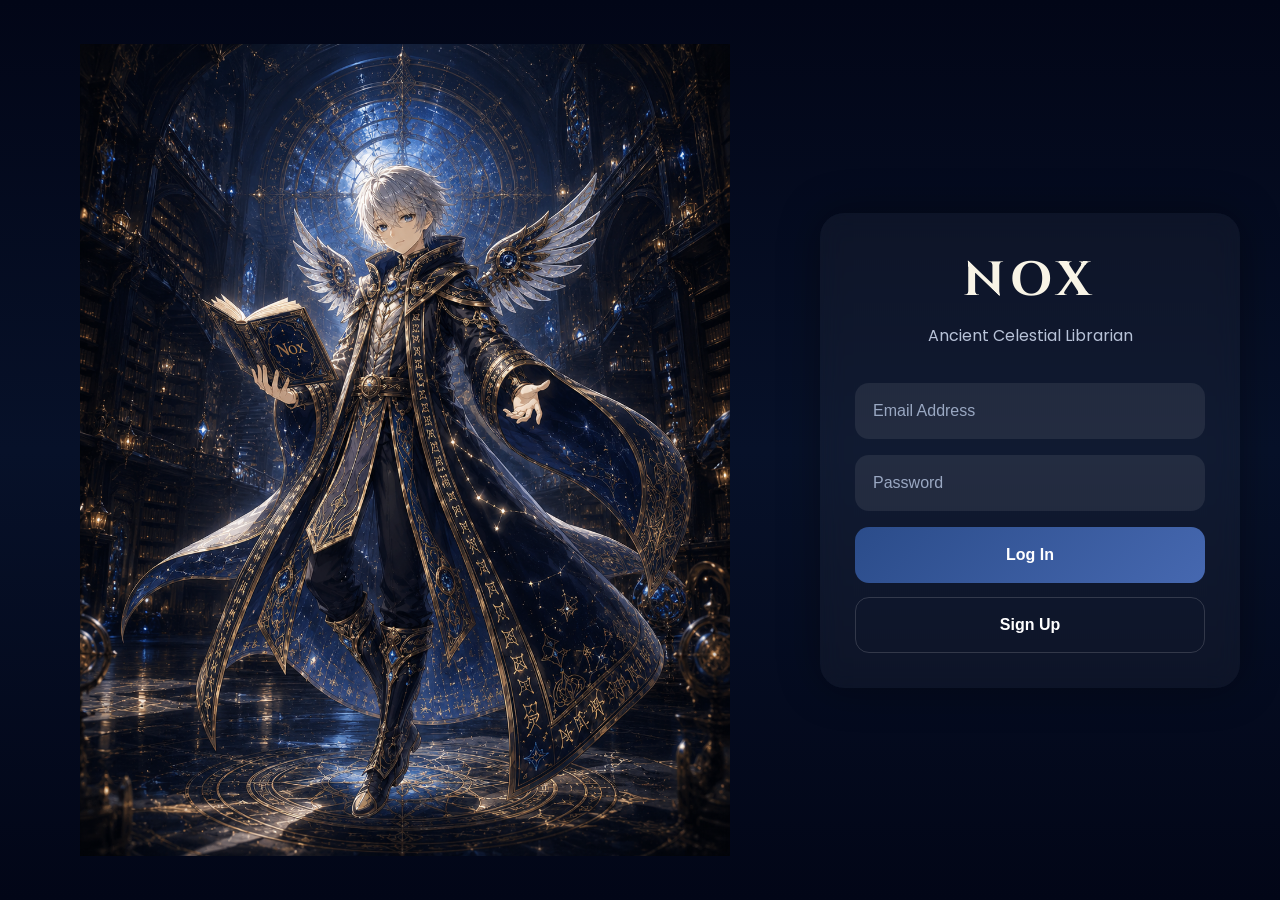
==== index.html @ ad99a488 "Rename Index.html to index.html" ====
<!DOCTYPE html>
<html lang="en">
<head>
<meta charset="UTF-8">
<meta name="viewport" content="width=device-width, initial-scale=1.0">

<title>Nox Login</title>

<link rel="stylesheet" href="style.css">

<link rel="preconnect" href="https://fonts.googleapis.com">
<link href="https://fonts.googleapis.com/css2?family=Cinzel:wght@400;600&family=Poppins:wght@300;400;500&display=swap" rel="stylesheet">

</head>
<body>

<div class="container">

    <div class="nox-section">

        <div class="stars"></div>

        <img src="image/Nox.png" class="nox-img">

    </div>

    <div class="login-section">

        <h1>NOX</h1>

        <p class="subtitle">
            Ancient Celestial Librarian
        </p>

        <form id="loginForm">

            <input
            type="email"
            placeholder="Email Address"
            required>

            <input
            type="password"
            placeholder="Password"
            required>

            <button type="submit">
                Log In
            </button>

        </form>

        <button
        class="signup-btn"
        onclick="goSignup()">

        Sign Up

        </button>

    </div>

</div>

<script src="script.js"></script>

</body>
</html>
---- style.css ----
*{
margin:0;
padding:0;
box-sizing:border-box;
}

body{

font-family:'Poppins',sans-serif;

min-height:100vh;

background:
linear-gradient(
180deg,
#020617,
#071129,
#020617
);

overflow:hidden;
}

.container{

width:100%;
min-height:100vh;

display:flex;
align-items:center;
justify-content:center;

padding:40px;
gap:50px;
}

/* LEFT SIDE */

.nox-section{

flex:1;

display:flex;
justify-content:center;
align-items:center;

position:relative;
}

.nox-img{

width:100%;
max-width:650px;

object-fit:contain;

animation:float 5s ease-in-out infinite;
}

/* RIGHT SIDE */

.login-section{

width:100%;
max-width:420px;

padding:35px;

background:
rgba(255,255,255,0.04);

backdrop-filter:blur(12px);

border-radius:24px;

box-shadow:
0 0 40px rgba(0,0,0,.35);
}

.login-section h1{

font-family:'Cinzel',serif;

font-size:3rem;

color:#f8f4e6;

letter-spacing:6px;

text-align:center;
}

.subtitle{

margin-top:10px;

text-align:center;

color:#b8c3d8;

margin-bottom:35px;
}

form{

display:flex;
flex-direction:column;

gap:16px;
}

input{

height:56px;

border:none;

outline:none;

padding:0 18px;

font-size:1rem;

color:white;

border-radius:14px;

background:
rgba(255,255,255,.08);
}

input::placeholder{
color:#9aa8c2;
}

button{

height:56px;

border:none;

cursor:pointer;

border-radius:14px;

font-size:1rem;

font-weight:600;

transition:.3s;

background:
linear-gradient(
135deg,
#2b4c8a,
#4668b0
);

color:white;
}

button:hover{

transform:translateY(-2px);
}

.signup-btn{

width:100%;

margin-top:14px;

background:
transparent;

border:1px solid
rgba(255,255,255,.15);
}

/* FLOATING */

@keyframes float{

0%{
transform:translateY(0px);
}

50%{
transform:translateY(-12px);
}

100%{
transform:translateY(0px);
}
}

/* PHONE */

@media(max-width:900px){

.container{

flex-direction:column;

padding:20px;

overflow-y:auto;
}

.nox-section{

flex:none;
}

.nox-img{

max-width:380px;
}

.login-section{

width:100%;
max-width:500px;
}
}
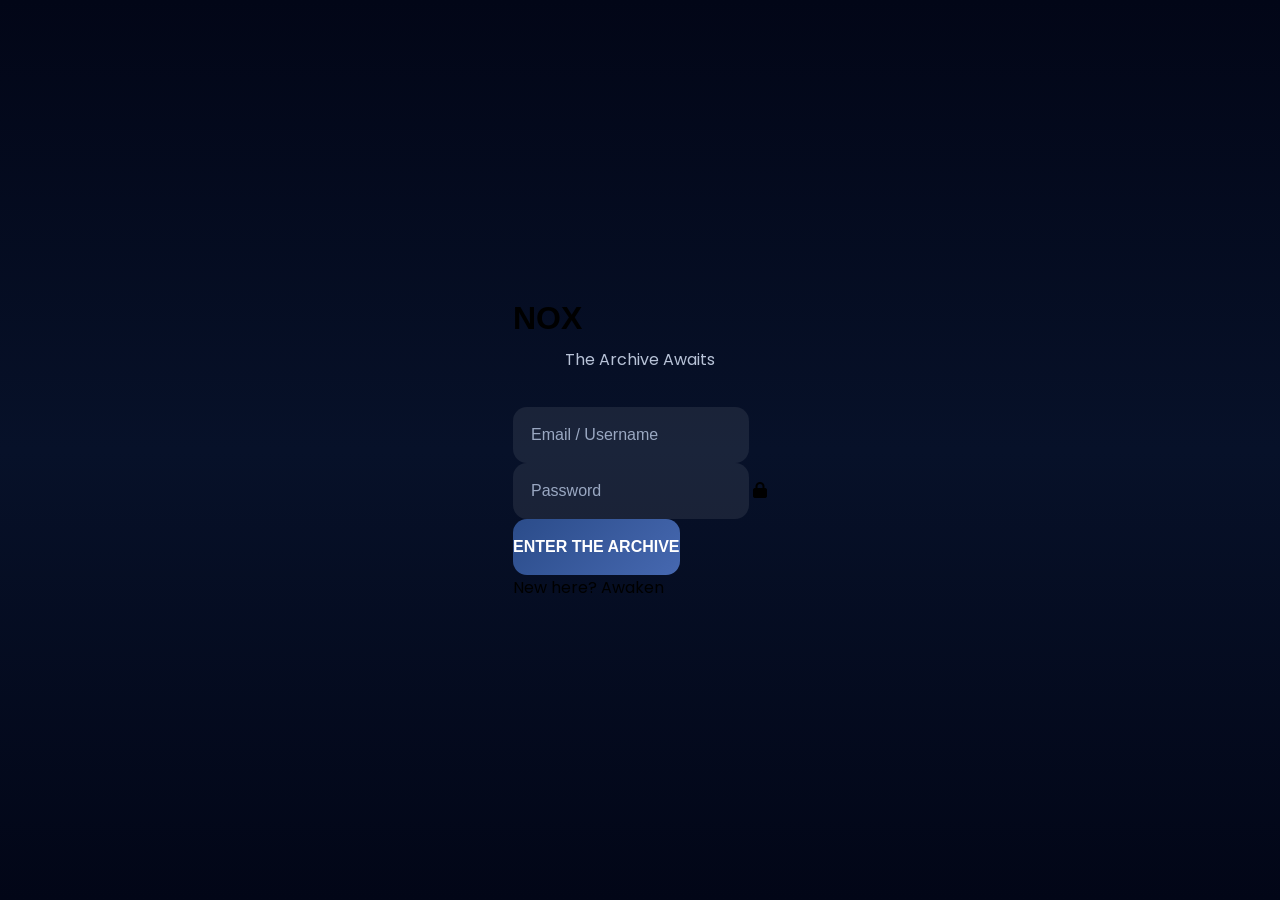
==== commit c9f64b6c: "Update index.html" ====
--- a/index.html
+++ b/index.html
@@ -3,66 +3,41 @@
 <head>
 <meta charset="UTF-8">
 <meta name="viewport" content="width=device-width, initial-scale=1.0">
-
-<title>Nox Login</title>
+<title>Nox - Login</title>
 
 <link rel="stylesheet" href="style.css">
+<link href="https://fonts.googleapis.com/css2?family=Cinzel:wght@400;600&family=Poppins:wght@300;400;500&display=swap" rel="stylesheet">
+<link rel="stylesheet" href="https://cdnjs.cloudflare.com/ajax/libs/font-awesome/6.5.2/css/all.min.css">
+</head>
 
-<link rel="preconnect" href="https://fonts.googleapis.com">
-<link href="https://fonts.googleapis.com/css2?family=Cinzel:wght@400;600&family=Poppins:wght@300;400;500&display=swap" rel="stylesheet">
+<body>
 
-</head>
-<body>
+<div class="bg"></div>
 
 <div class="container">
 
-    <div class="nox-section">
+  <div class="card">
 
-        <div class="stars"></div>
+    <h1 class="title">NOX</h1>
+    <p class="subtitle">The Archive Awaits</p>
 
-        <img src="image/Nox.png" class="nox-img">
-
+    <input id="loginEmail" type="text" placeholder="Email / Username">
+    
+    <div class="input-row">
+      <input id="loginPassword" type="password" placeholder="Password">
+      <i class="fa fa-lock"></i>
     </div>
 
-    <div class="login-section">
+    <button id="loginBtn">ENTER THE ARCHIVE</button>
 
-        <h1>NOX</h1>
+    <p class="link">
+      New here? <span id="goSignup">Awaken</span>
+    </p>
 
-        <p class="subtitle">
-            Ancient Celestial Librarian
-        </p>
-
-        <form id="loginForm">
-
-            <input
-            type="email"
-            placeholder="Email Address"
-            required>
-
-            <input
-            type="password"
-            placeholder="Password"
-            required>
-
-            <button type="submit">
-                Log In
-            </button>
-
-        </form>
-
-        <button
-        class="signup-btn"
-        onclick="goSignup()">
-
-        Sign Up
-
-        </button>
-
-    </div>
+  </div>
 
 </div>
 
 <script src="script.js"></script>
-
 </body>
 </html>
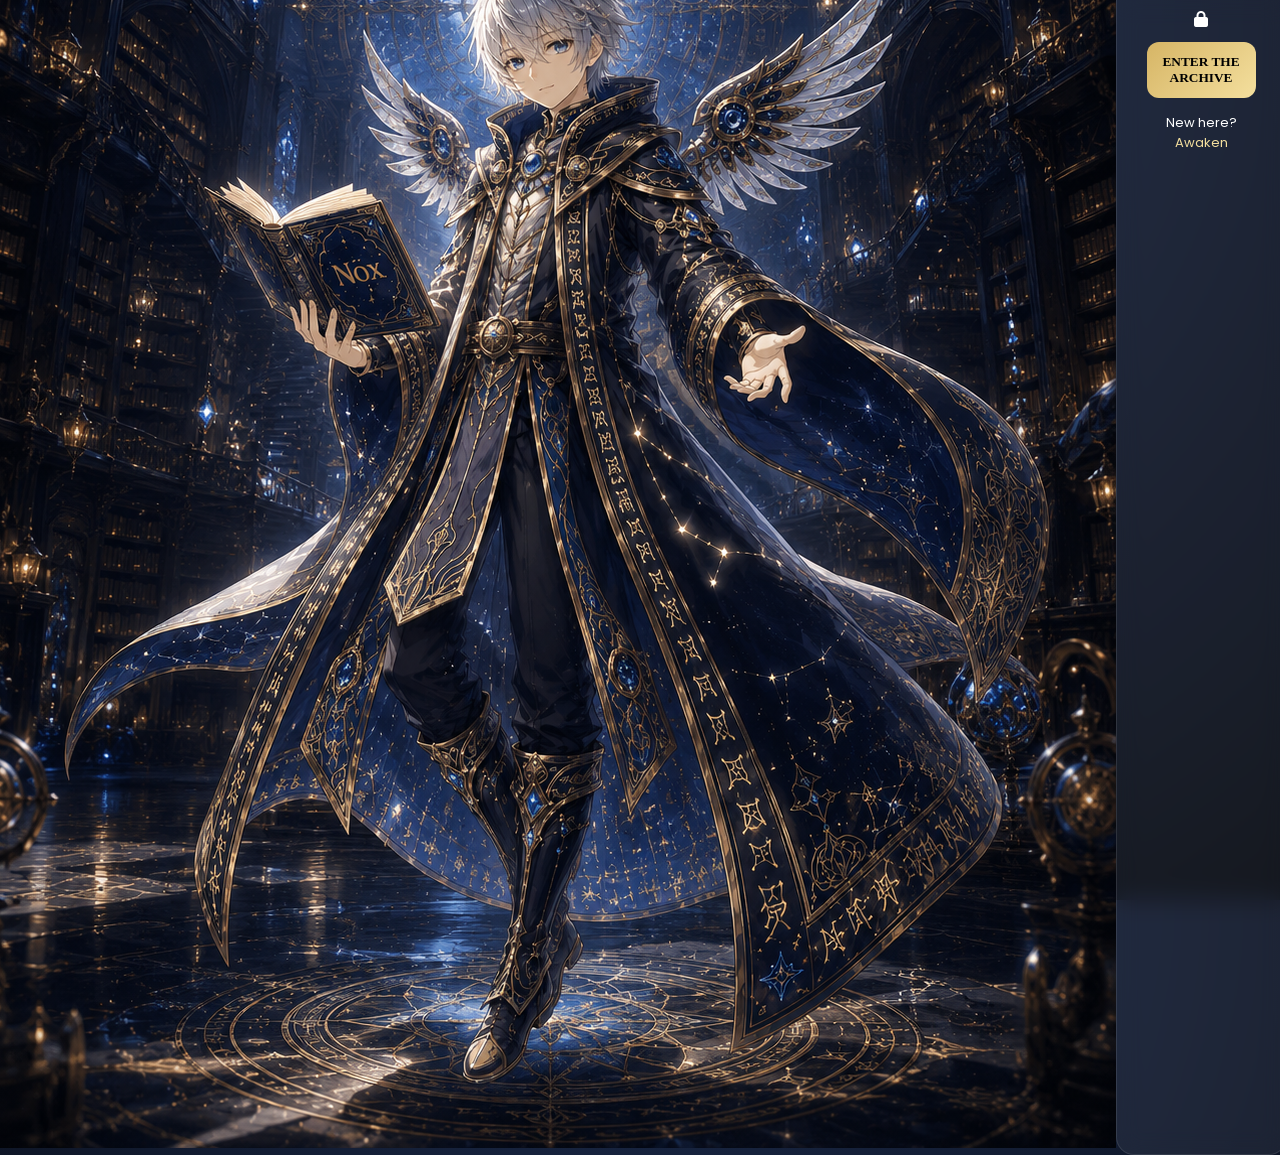
==== commit b283a098: "Update index.html" ====
--- a/index.html
+++ b/index.html
@@ -15,7 +15,9 @@
 <div class="bg"></div>
 
 <div class="container">
-
+<div class="nox-hero">
+  <img src="image/Nox.png" alt="Nox">
+</div>
   <div class="card">
 
     <h1 class="title">NOX</h1>
--- a/style.css
+++ b/style.css
@@ -2,224 +2,106 @@
 margin:0;
 padding:0;
 box-sizing:border-box;
+font-family:Poppins;
 }
 
 body{
-
-font-family:'Poppins',sans-serif;
-
-min-height:100vh;
-
-background:
-linear-gradient(
-180deg,
-#020617,
-#071129,
-#020617
-);
-
-overflow:hidden;
-}
-
-.container{
-
-width:100%;
-min-height:100vh;
-
-display:flex;
-align-items:center;
-justify-content:center;
-
-padding:40px;
-gap:50px;
-}
-
-/* LEFT SIDE */
-
-.nox-section{
-
-flex:1;
-
+height:100vh;
 display:flex;
 justify-content:center;
 align-items:center;
-
-position:relative;
+background:radial-gradient(circle at top,#1b2a4a,#070a12);
+overflow:hidden;
+color:white;
 }
 
-.nox-img{
-
+/* LOGIN CARD */
+.container{
 width:100%;
-max-width:650px;
-
-object-fit:contain;
-
-animation:float 5s ease-in-out infinite;
+display:flex;
+justify-content:center;
 }
 
-/* RIGHT SIDE */
-
-.login-section{
-
-width:100%;
-max-width:420px;
-
-padding:35px;
-
-background:
-rgba(255,255,255,0.04);
-
+.card{
+width:320px;
+padding:30px;
+border-radius:18px;
+background:rgba(255,255,255,0.06);
 backdrop-filter:blur(12px);
-
-border-radius:24px;
-
-box-shadow:
-0 0 40px rgba(0,0,0,.35);
+text-align:center;
+border:1px solid rgba(255,255,255,0.1);
 }
 
-.login-section h1{
-
-font-family:'Cinzel',serif;
-
-font-size:3rem;
-
-color:#f8f4e6;
-
-letter-spacing:6px;
-
-text-align:center;
+.title{
+font-family:Cinzel;
+letter-spacing:4px;
+font-size:40px;
 }
 
 .subtitle{
-
-margin-top:10px;
-
-text-align:center;
-
-color:#b8c3d8;
-
-margin-bottom:35px;
-}
-
-form{
-
-display:flex;
-flex-direction:column;
-
-gap:16px;
+font-size:12px;
+opacity:0.7;
+margin-bottom:20px;
 }
 
 input{
-
-height:56px;
-
+width:100%;
+padding:12px;
+margin:8px 0;
+border-radius:10px;
 border:none;
-
 outline:none;
-
-padding:0 18px;
-
-font-size:1rem;
-
+background:rgba(255,255,255,0.08);
 color:white;
-
-border-radius:14px;
-
-background:
-rgba(255,255,255,.08);
-}
-
-input::placeholder{
-color:#9aa8c2;
 }
 
 button{
-
-height:56px;
-
+width:100%;
+padding:12px;
+margin-top:10px;
 border:none;
-
+border-radius:12px;
 cursor:pointer;
-
-border-radius:14px;
-
-font-size:1rem;
-
+background:linear-gradient(135deg,#d6b565,#f4df9e);
 font-weight:600;
-
-transition:.3s;
-
-background:
-linear-gradient(
-135deg,
-#2b4c8a,
-#4668b0
-);
-
-color:white;
 }
 
-button:hover{
-
-transform:translateY(-2px);
+.link{
+margin-top:15px;
+font-size:13px;
 }
 
-.signup-btn{
-
-width:100%;
-
-margin-top:14px;
-
-background:
-transparent;
-
-border:1px solid
-rgba(255,255,255,.15);
+.link span{
+color:#f4df9e;
+cursor:pointer;
 }
 
-/* FLOATING */
-
-@keyframes float{
-
-0%{
-transform:translateY(0px);
+/* HOME ANIMATION */
+.home-body{
+background:black;
 }
 
-50%{
-transform:translateY(-12px);
+.empire-overlay{
+position:absolute;
+inset:0;
+background:radial-gradient(circle,#ffffff22,#000000);
+opacity:0;
+animation:fadeIn 2s forwards;
 }
 
-100%{
-transform:translateY(0px);
-}
+.home-container{
+position:relative;
+text-align:center;
+opacity:0;
+transform:scale(0.9);
+animation:enterEmpire 2.5s forwards;
 }
 
-/* PHONE */
-
-@media(max-width:900px){
-
-.container{
-
-flex-direction:column;
-
-padding:20px;
-
-overflow-y:auto;
+@keyframes fadeIn{
+to{opacity:1;}
 }
 
-.nox-section{
-
-flex:none;
+@keyframes enterEmpire{
+0%{opacity:0; transform:scale(0.7);}
+100%{opacity:1; transform:scale(1);}
 }
-
-.nox-img{
-
-max-width:380px;
-}
-
-.login-section{
-
-width:100%;
-max-width:500px;
-}
-}
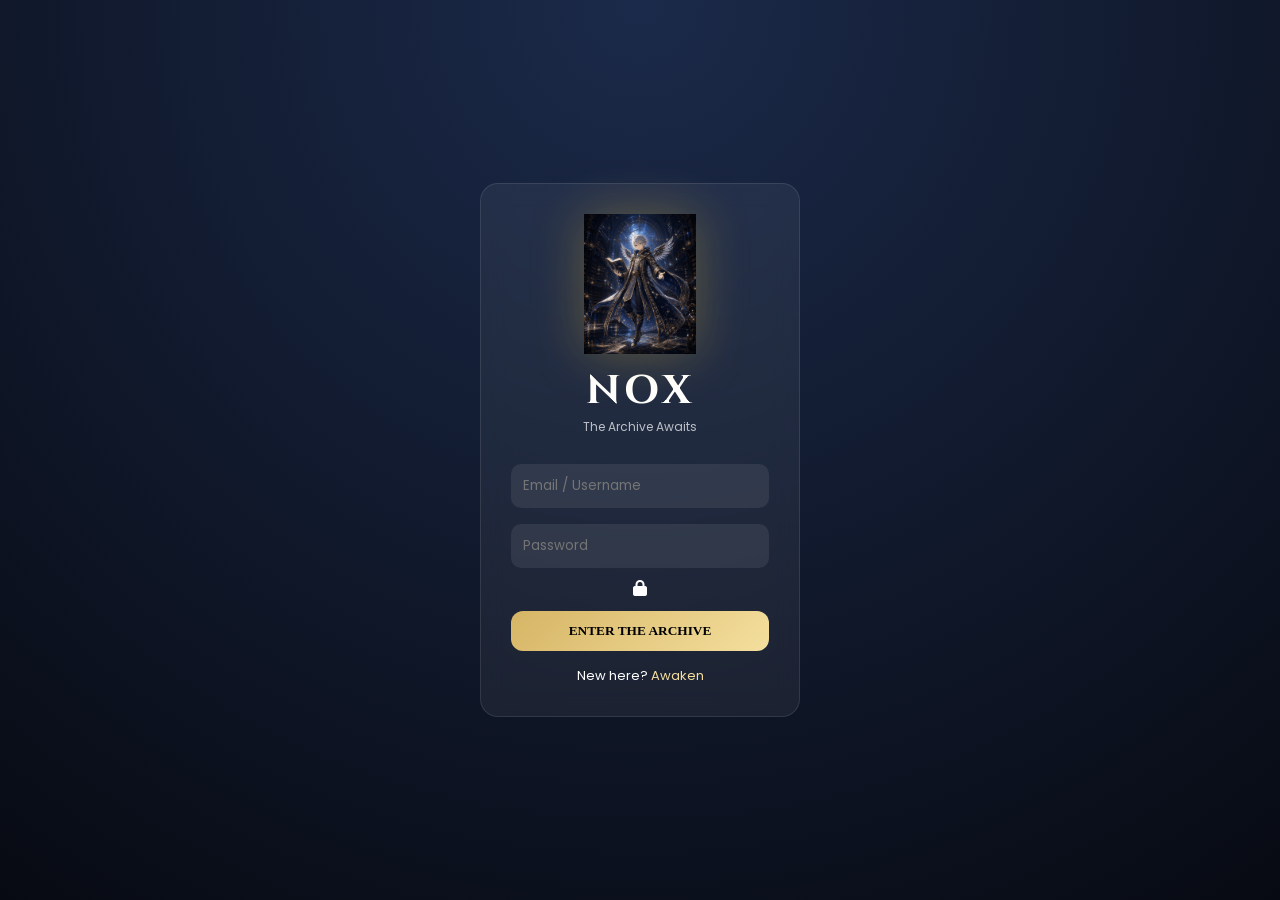
==== commit c52d601e: "Update index.html" ====
--- a/index.html
+++ b/index.html
@@ -12,25 +12,38 @@
 
 <body>
 
-<div class="bg"></div>
+<div class="background"></div>
+
+<!-- CONSTELLATION -->
+<div class="star-field">
+  <div class="star"></div>
+  <div class="star"></div>
+  <div class="star"></div>
+  <div class="star"></div>
+  <div class="star"></div>
+  <div class="star"></div>
+</div>
 
 <div class="container">
-<div class="nox-hero">
-  <img src="image/Nox.png" alt="Nox">
-</div>
+
   <div class="card">
+
+    <!-- NOX HERO -->
+    <div class="nox-hero">
+      <img src="image/Nox.png" alt="Nox">
+    </div>
 
     <h1 class="title">NOX</h1>
     <p class="subtitle">The Archive Awaits</p>
 
-    <input id="loginEmail" type="text" placeholder="Email / Username">
-    
+    <input type="text" id="email" placeholder="Email / Username">
+
     <div class="input-row">
-      <input id="loginPassword" type="password" placeholder="Password">
+      <input type="password" id="password" placeholder="Password">
       <i class="fa fa-lock"></i>
     </div>
 
-    <button id="loginBtn">ENTER THE ARCHIVE</button>
+    <button id="enterBtn">ENTER THE ARCHIVE</button>
 
     <p class="link">
       New here? <span id="goSignup">Awaken</span>
--- a/style.css
+++ b/style.css
@@ -105,3 +105,42 @@
 0%{opacity:0; transform:scale(0.7);}
 100%{opacity:1; transform:scale(1);}
 }
+.nox-hero{
+width:140px;
+height:140px;
+margin:0 auto 10px auto;
+position:relative;
+animation:floatNox 4s ease-in-out infinite;
+}
+
+.nox-hero img{
+width:100%;
+height:100%;
+object-fit:contain;
+filter:drop-shadow(0 0 25px rgba(212,175,55,0.35));
+}
+
+@keyframes floatNox{
+0%{transform:translateY(0px);}
+50%{transform:translateY(-10px);}
+100%{transform:translateY(0px);}
+}
+.home-nox{
+position:absolute;
+top:20%;
+left:50%;
+transform:translateX(-50%);
+width:180px;
+opacity:0;
+animation:noxReveal 2.5s forwards;
+}
+
+.home-nox img{
+width:100%;
+filter:drop-shadow(0 0 40px gold);
+}
+
+@keyframes noxReveal{
+0%{opacity:0; transform:translate(-50%,-20px) scale(0.8);}
+100%{opacity:1; transform:translate(-50%,0px) scale(1);}
+}
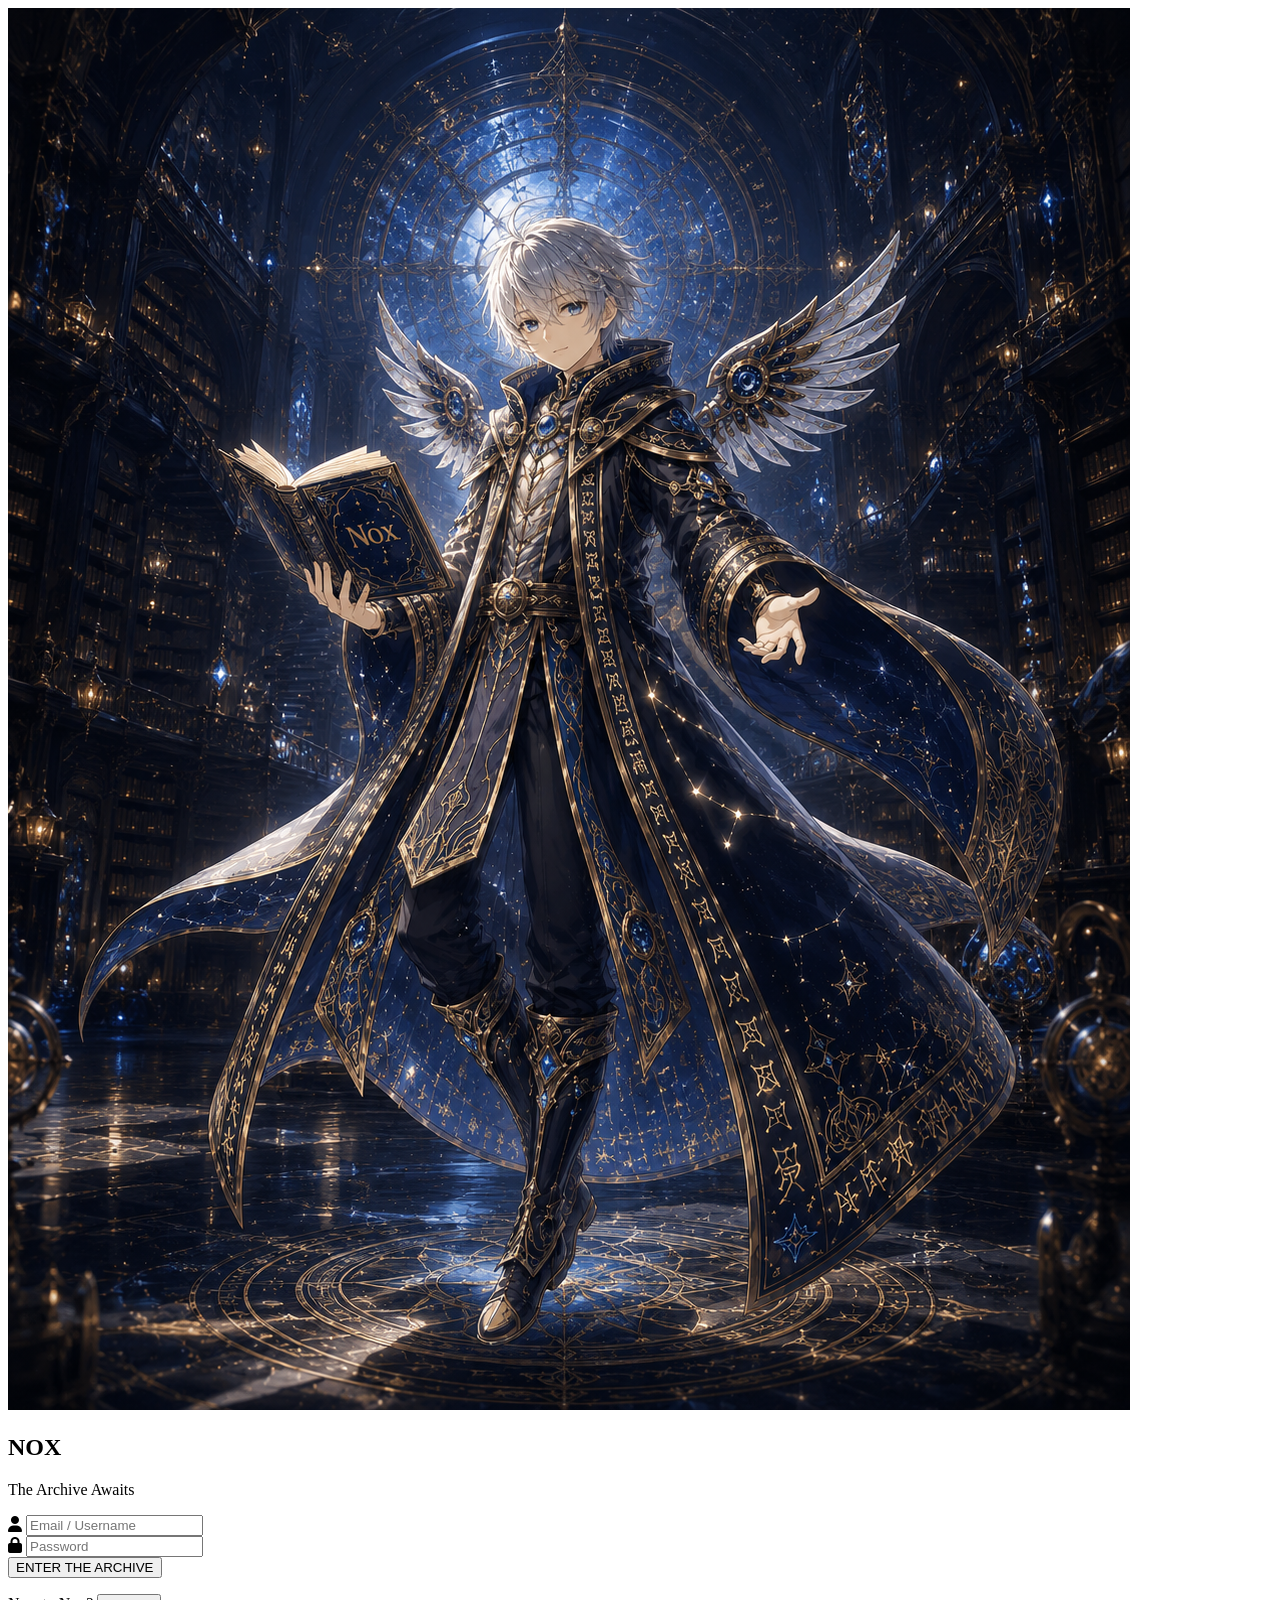
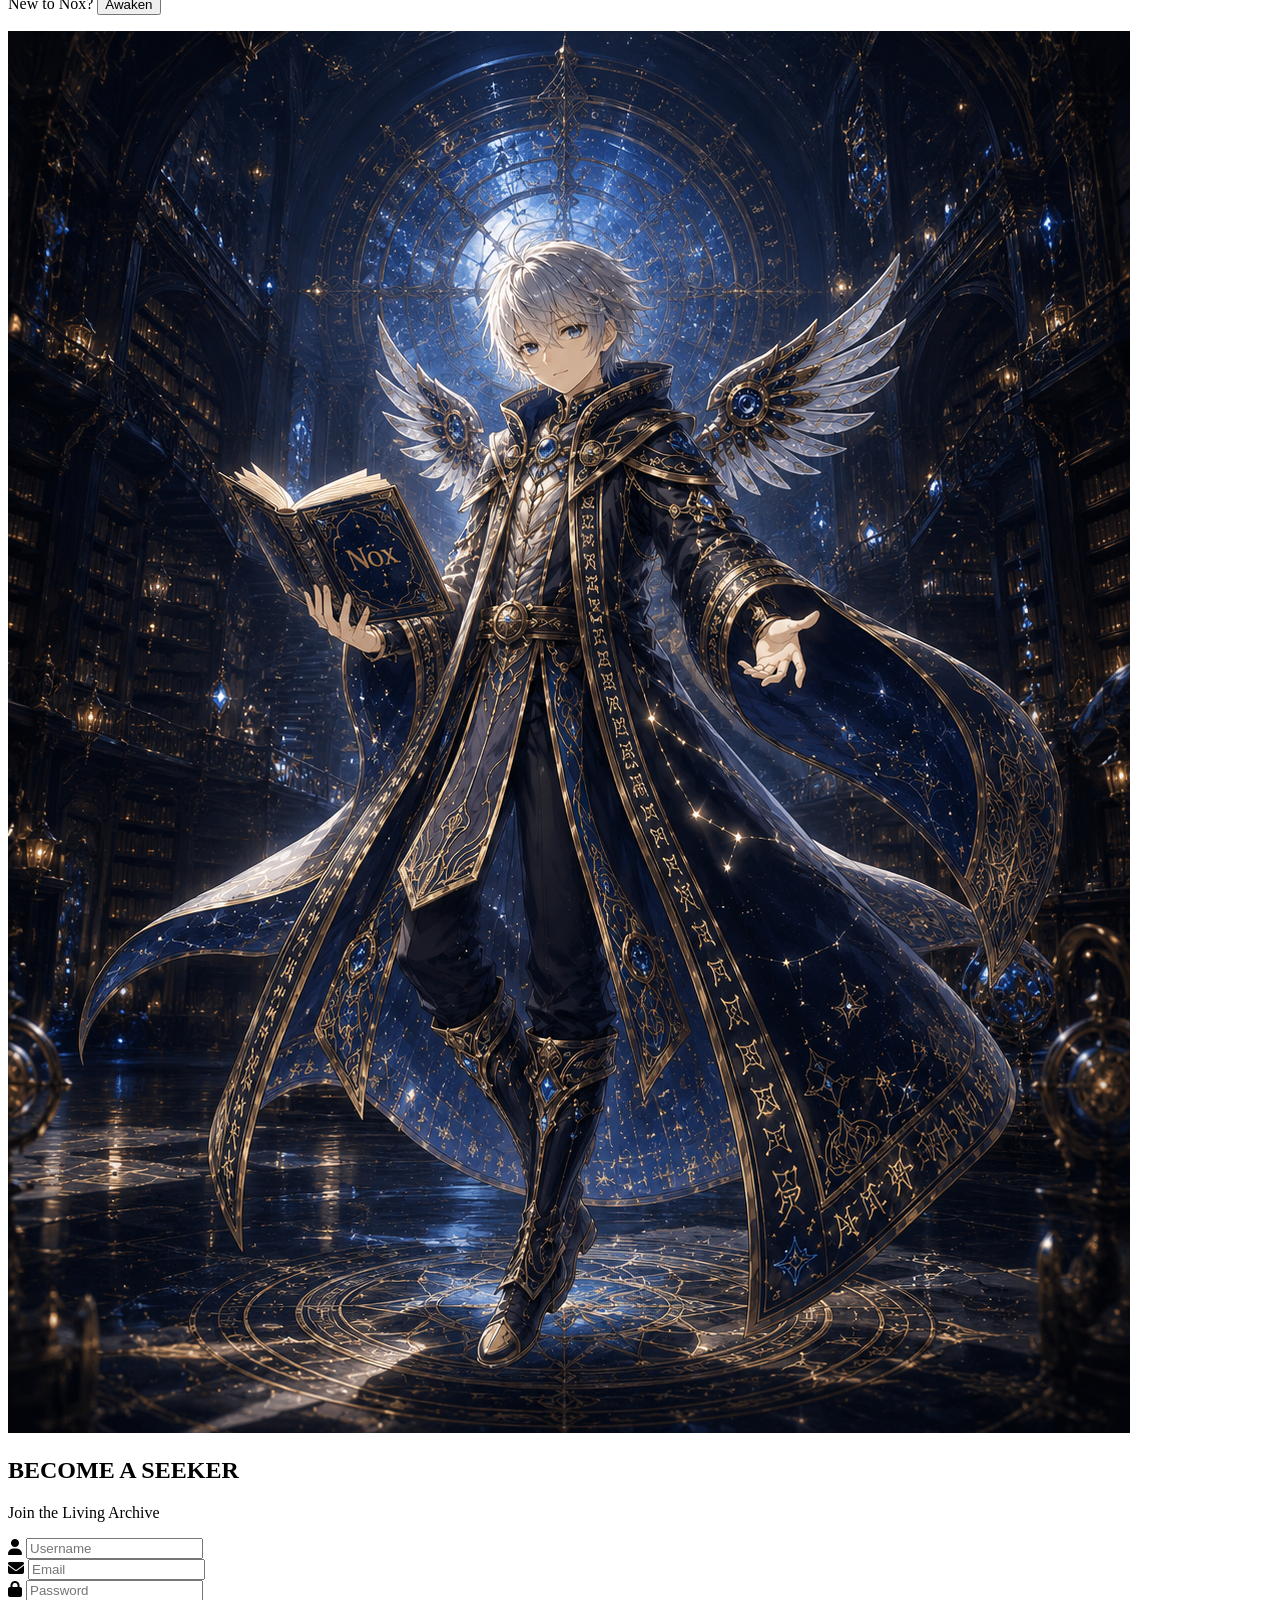
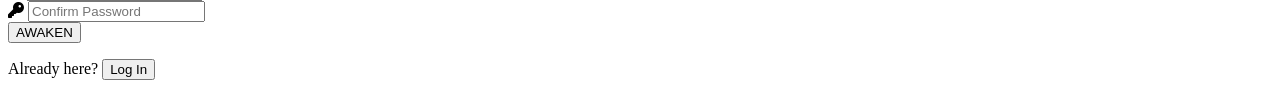
==== commit d364741b: "Create index.html" ====
--- a/index.html
+++ b/index.html
@@ -3,53 +3,96 @@
 <head>
 <meta charset="UTF-8">
 <meta name="viewport" content="width=device-width, initial-scale=1.0">
-<title>Nox - Login</title>
+
+<title>Nox - Keeper of Knowledge</title>
 
 <link rel="stylesheet" href="style.css">
-<link href="https://fonts.googleapis.com/css2?family=Cinzel:wght@400;600&family=Poppins:wght@300;400;500&display=swap" rel="stylesheet">
+
+<link href="https://fonts.googleapis.com/css2?family=Cinzel:wght@400;600&family=Poppins:wght@300;400;500;600&display=swap" rel="stylesheet">
+
 <link rel="stylesheet" href="https://cdnjs.cloudflare.com/ajax/libs/font-awesome/6.5.2/css/all.min.css">
 </head>
 
 <body>
 
-<div class="background"></div>
+<div class="background-layer"></div>
+<div class="star-field"></div>
 
-<!-- CONSTELLATION -->
-<div class="star-field">
-  <div class="star"></div>
-  <div class="star"></div>
-  <div class="star"></div>
-  <div class="star"></div>
-  <div class="star"></div>
-  <div class="star"></div>
-</div>
+<div class="app">
 
-<div class="container">
+<!-- LOGIN -->
+<section class="page active" id="loginPage">
 
-  <div class="card">
+  <div class="image-wrap">
+    <img src="image/Nox.png" class="nox">
+  </div>
 
-    <!-- NOX HERO -->
-    <div class="nox-hero">
-      <img src="image/Nox.png" alt="Nox">
-    </div>
+  <div class="panel">
 
     <h1 class="title">NOX</h1>
     <p class="subtitle">The Archive Awaits</p>
 
-    <input type="text" id="email" placeholder="Email / Username">
-
-    <div class="input-row">
-      <input type="password" id="password" placeholder="Password">
-      <i class="fa fa-lock"></i>
+    <div class="input">
+      <i class="fa fa-user"></i>
+      <input id="loginEmail" placeholder="Email / Username">
     </div>
 
-    <button id="enterBtn">ENTER THE ARCHIVE</button>
+    <div class="input">
+      <i class="fa fa-lock"></i>
+      <input id="loginPass" type="password" placeholder="Password">
+    </div>
 
-    <p class="link">
-      New here? <span id="goSignup">Awaken</span>
+    <button class="btn" id="loginBtn">ENTER THE ARCHIVE</button>
+
+    <p class="switch">
+      New to Nox?
+      <button id="toSignup">Awaken</button>
     </p>
 
   </div>
+</section>
+
+<!-- SIGNUP -->
+<section class="page" id="signupPage">
+
+  <div class="image-wrap">
+    <img src="image/Nox.png" class="nox">
+  </div>
+
+  <div class="panel">
+
+    <h1 class="title">BECOME A SEEKER</h1>
+    <p class="subtitle">Join the Living Archive</p>
+
+    <div class="input">
+      <i class="fa fa-user"></i>
+      <input id="suName" placeholder="Username">
+    </div>
+
+    <div class="input">
+      <i class="fa fa-envelope"></i>
+      <input id="suEmail" placeholder="Email">
+    </div>
+
+    <div class="input">
+      <i class="fa fa-lock"></i>
+      <input id="suPass" type="password" placeholder="Password">
+    </div>
+
+    <div class="input">
+      <i class="fa fa-key"></i>
+      <input id="suConfirm" type="password" placeholder="Confirm Password">
+    </div>
+
+    <button class="btn" id="signupBtn">AWAKEN</button>
+
+    <p class="switch">
+      Already here?
+      <button id="toLogin">Log In</button>
+    </p>
+
+  </div>
+</section>
 
 </div>
 
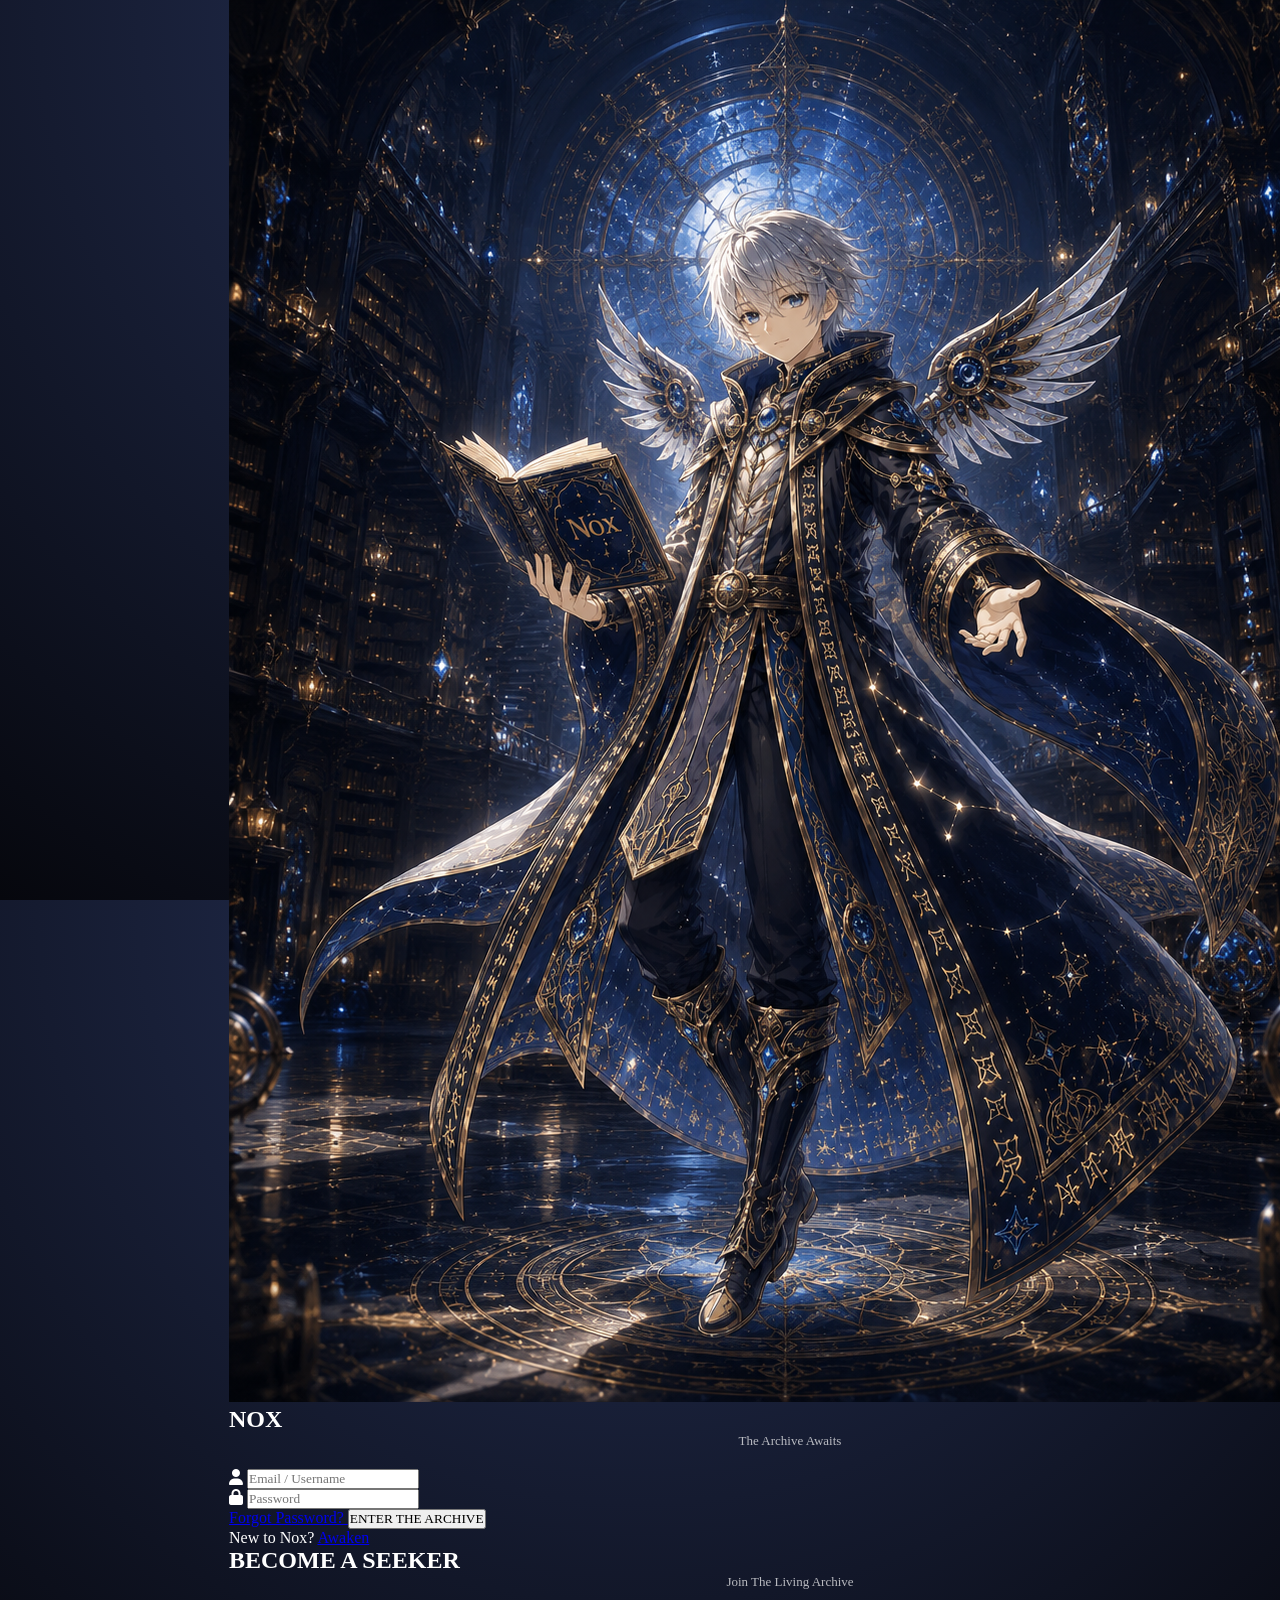
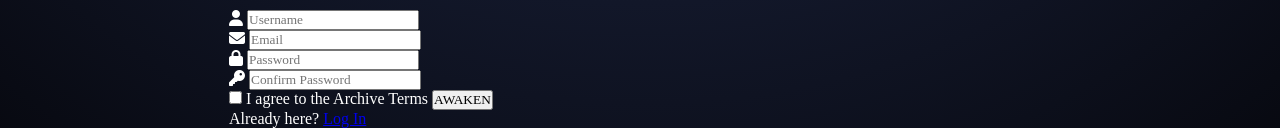
==== commit 519df056: "Create index.html" ====
--- a/index.html
+++ b/index.html
@@ -4,98 +4,199 @@
 <meta charset="UTF-8">
 <meta name="viewport" content="width=device-width, initial-scale=1.0">
 
-<title>Nox - Keeper of Knowledge</title>
+<title>NOX - Keeper of Knowledge</title>
+
+<link rel="preconnect" href="https://fonts.googleapis.com">
+<link rel="preconnect" href="https://fonts.gstatic.com" crossorigin>
+
+<link href="https://fonts.googleapis.com/css2?family=Cinzel:wght@400;600;700&family=Inter:wght@300;400;500;600&display=swap" rel="stylesheet">
+
+<link rel="stylesheet"
+href="https://cdnjs.cloudflare.com/ajax/libs/font-awesome/6.5.2/css/all.min.css">
 
 <link rel="stylesheet" href="style.css">
-
-<link href="https://fonts.googleapis.com/css2?family=Cinzel:wght@400;600&family=Poppins:wght@300;400;500;600&display=swap" rel="stylesheet">
-
-<link rel="stylesheet" href="https://cdnjs.cloudflare.com/ajax/libs/font-awesome/6.5.2/css/all.min.css">
 </head>
 
 <body>
 
-<div class="background-layer"></div>
-<div class="star-field"></div>
-
-<div class="app">
+<div class="background">
+
+<div class="stars"></div>
+<div class="stars stars2"></div>
+<div class="stars stars3"></div>
+
+<div class="particles"></div>
+
+<canvas id="constellationCanvas"></canvas>
+
+</div>
+
+<div class="portal-overlay"></div>
+
+<main class="app">
+
+<section class="hero">
+
+<div class="character-glow"></div>
+
+<img
+src="image/Nox.png"
+alt="Nox"
+class="nox-character">
+
+</section>
+
+<section class="auth-area">
 
 <!-- LOGIN -->
-<section class="page active" id="loginPage">
-
-  <div class="image-wrap">
-    <img src="image/Nox.png" class="nox">
-  </div>
-
-  <div class="panel">
-
-    <h1 class="title">NOX</h1>
-    <p class="subtitle">The Archive Awaits</p>
-
-    <div class="input">
-      <i class="fa fa-user"></i>
-      <input id="loginEmail" placeholder="Email / Username">
-    </div>
-
-    <div class="input">
-      <i class="fa fa-lock"></i>
-      <input id="loginPass" type="password" placeholder="Password">
-    </div>
-
-    <button class="btn" id="loginBtn">ENTER THE ARCHIVE</button>
-
-    <p class="switch">
-      New to Nox?
-      <button id="toSignup">Awaken</button>
-    </p>
-
-  </div>
+
+<div class="auth-page active" id="loginPage">
+
+<h1>NOX</h1>
+
+<p class="subtitle">
+The Archive Awaits
+</p>
+
+<form id="loginForm">
+
+<div class="input-group">
+<i class="fa-solid fa-user"></i>
+
+<input
+type="text"
+id="loginUser"
+placeholder="Email / Username"
+required>
+</div>
+
+<div class="input-group">
+<i class="fa-solid fa-lock"></i>
+
+<input
+type="password"
+id="loginPassword"
+placeholder="Password"
+required>
+</div>
+
+<a href="#" class="text-link">
+Forgot Password?
+</a>
+
+<button
+type="submit"
+class="archive-btn">
+
+ENTER THE ARCHIVE
+
+</button>
+
+<p class="switch-text">
+
+New to Nox?
+
+<a href="#"
+id="showSignup">
+
+Awaken
+
+</a>
+
+</p>
+
+</form>
+
+</div>
+
+<!-- SIGNUP -->
+
+<div class="auth-page" id="signupPage">
+
+<h1>BECOME A SEEKER</h1>
+
+<p class="subtitle">
+Join The Living Archive
+</p>
+
+<form id="signupForm">
+
+<div class="input-group">
+<i class="fa-solid fa-user"></i>
+
+<input
+type="text"
+placeholder="Username"
+required>
+</div>
+
+<div class="input-group">
+<i class="fa-solid fa-envelope"></i>
+
+<input
+type="email"
+placeholder="Email"
+required>
+</div>
+
+<div class="input-group">
+<i class="fa-solid fa-lock"></i>
+
+<input
+type="password"
+placeholder="Password"
+required>
+</div>
+
+<div class="input-group">
+<i class="fa-solid fa-key"></i>
+
+<input
+type="password"
+placeholder="Confirm Password"
+required>
+</div>
+
+<label class="checkbox-row">
+
+<input type="checkbox" required>
+
+<span>
+I agree to the Archive Terms
+</span>
+
+</label>
+
+<button
+type="submit"
+class="archive-btn">
+
+AWAKEN
+
+</button>
+
+<p class="switch-text">
+
+Already here?
+
+<a href="#"
+id="showLogin">
+
+Log In
+
+</a>
+
+</p>
+
+</form>
+
+</div>
+
 </section>
 
-<!-- SIGNUP -->
-<section class="page" id="signupPage">
-
-  <div class="image-wrap">
-    <img src="image/Nox.png" class="nox">
-  </div>
-
-  <div class="panel">
-
-    <h1 class="title">BECOME A SEEKER</h1>
-    <p class="subtitle">Join the Living Archive</p>
-
-    <div class="input">
-      <i class="fa fa-user"></i>
-      <input id="suName" placeholder="Username">
-    </div>
-
-    <div class="input">
-      <i class="fa fa-envelope"></i>
-      <input id="suEmail" placeholder="Email">
-    </div>
-
-    <div class="input">
-      <i class="fa fa-lock"></i>
-      <input id="suPass" type="password" placeholder="Password">
-    </div>
-
-    <div class="input">
-      <i class="fa fa-key"></i>
-      <input id="suConfirm" type="password" placeholder="Confirm Password">
-    </div>
-
-    <button class="btn" id="signupBtn">AWAKEN</button>
-
-    <p class="switch">
-      Already here?
-      <button id="toLogin">Log In</button>
-    </p>
-
-  </div>
-</section>
-
-</div>
+</main>
 
 <script src="script.js"></script>
+
 </body>
 </html>
--- a/style.css
+++ b/style.css
@@ -0,0 +1,171 @@
+*{
+margin:0;
+padding:0;
+box-sizing:border-box;
+font-family:Poppins;
+}
+
+body{
+height:100vh;
+overflow:hidden;
+display:flex;
+justify-content:center;
+align-items:center;
+color:white;
+
+background: radial-gradient(circle at top,#27335a,#06070d);
+}
+
+/* BACKGROUND */
+.background-layer{
+position:absolute;
+inset:0;
+background: linear-gradient(to bottom,rgba(255,255,255,.03),rgba(0,0,0,.3));
+}
+
+/* STAR FIELD */
+.star-field::before{
+content:"";
+position:absolute;
+width:200%;
+height:200%;
+background-image: radial-gradient(white 1px,transparent 1px);
+background-size:50px 50px;
+opacity:.25;
+animation: drift 80s linear infinite;
+}
+
+@keyframes drift{
+from{transform:translateY(0)}
+to{transform:translateY(-400px)}
+}
+
+/* APP */
+.app{
+position:relative;
+width:100%;
+height:100%;
+}
+
+/* PAGE SYSTEM (IMPORTANT FIX) */
+.page{
+position:absolute;
+inset:0;
+display:flex;
+justify-content:center;
+align-items:center;
+
+opacity:0;
+pointer-events:none;
+transition:.5s ease;
+transform:scale(1.05);
+}
+
+.page.active{
+opacity:1;
+pointer-events:auto;
+transform:scale(1);
+}
+
+/* IMAGE */
+.image-wrap{
+position:absolute;
+top:0;
+width:100%;
+display:flex;
+justify-content:center;
+}
+
+.nox{
+width:110%;
+max-width:500px;
+filter: drop-shadow(0 0 30px rgba(212,175,55,.2));
+opacity:.95;
+}
+
+/* PANEL */
+.panel{
+position:absolute;
+bottom:0;
+width:100%;
+padding:30px;
+background:linear-gradient(to top,#06070d,transparent 70%);
+}
+
+/* TEXT */
+.title{
+font-family:Cinzel;
+font-size:48px;
+text-align:center;
+letter-spacing:4px;
+}
+
+.subtitle{
+text-align:center;
+opacity:.7;
+margin-bottom:20px;
+font-size:13px;
+}
+
+/* INPUT */
+.input{
+display:flex;
+align-items:center;
+gap:10px;
+
+background:rgba(255,255,255,.06);
+border:1px solid rgba(255,255,255,.1);
+padding:14px;
+border-radius:14px;
+margin-bottom:14px;
+transition:.3s;
+}
+
+.input:hover{
+border-color:rgba(212,175,55,.4);
+}
+
+.input i{
+color:#d4af37;
+}
+
+.input input{
+flex:1;
+background:none;
+border:none;
+outline:none;
+color:white;
+}
+
+/* BUTTON */
+.btn{
+width:100%;
+padding:14px;
+border:none;
+border-radius:14px;
+background:linear-gradient(135deg,#d4af37,#f5e6a6);
+font-weight:600;
+cursor:pointer;
+transition:.3s;
+}
+
+.btn:hover{
+transform:translateY(-2px);
+box-shadow:0 10px 30px rgba(212,175,55,.2);
+}
+
+/* SWITCH */
+.switch{
+text-align:center;
+margin-top:15px;
+font-size:13px;
+opacity:.8;
+}
+
+.switch button{
+background:none;
+border:none;
+color:#f5e6a6;
+cursor:pointer;
+font-weight:600;
+}
